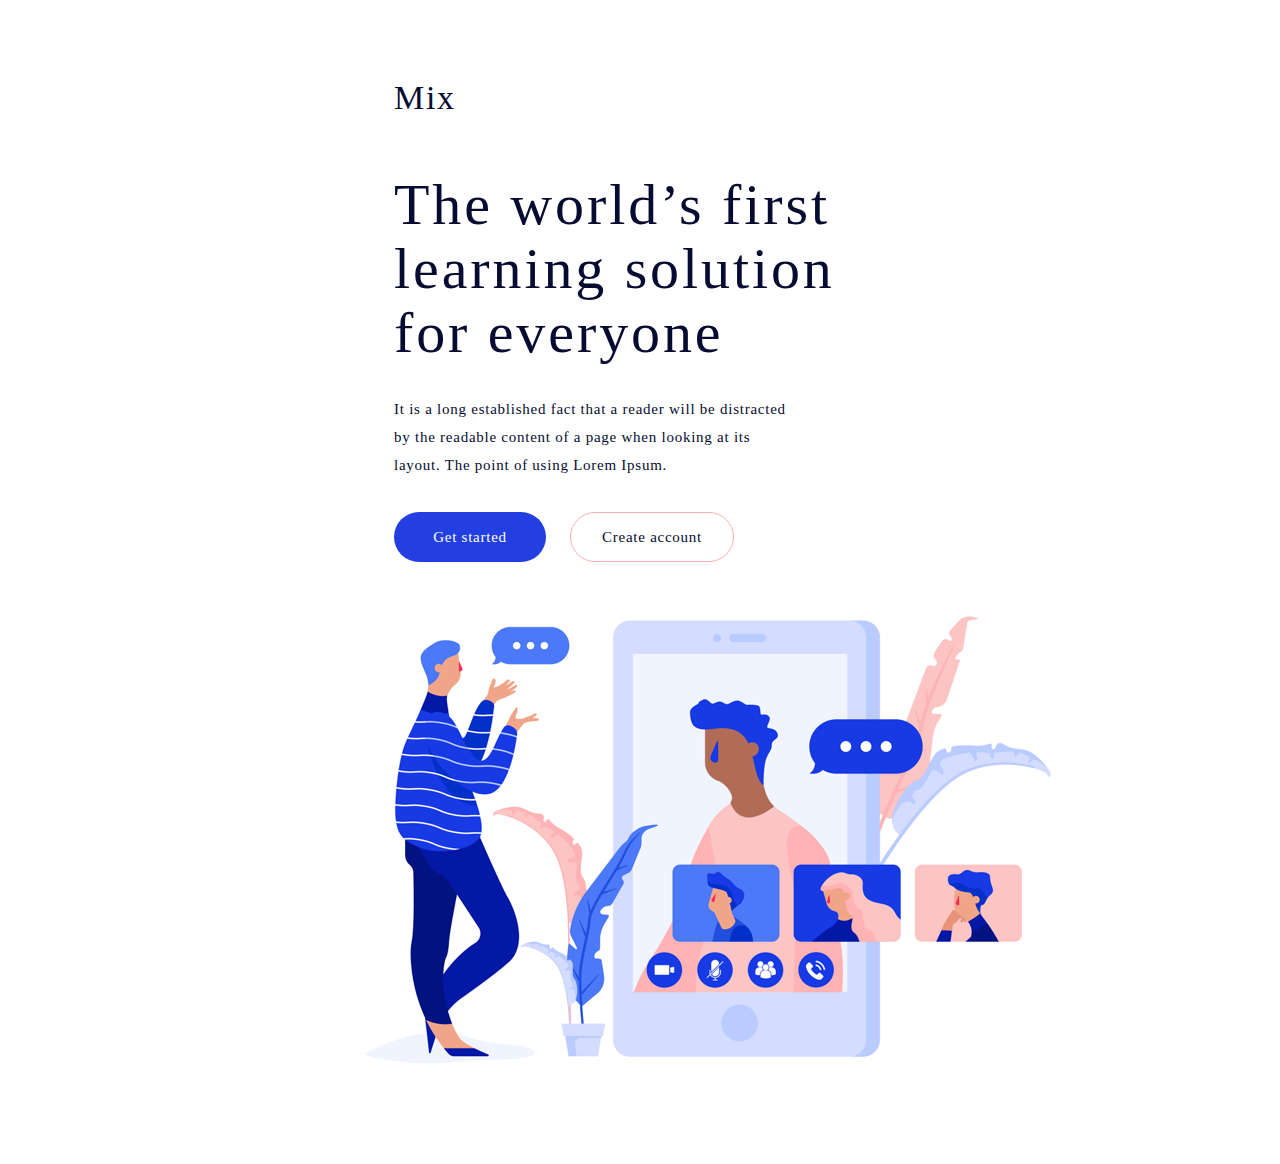
==== tasks/task 8/promo-page/index.html @ fdb47439 "first commit" ====
<!DOCTYPE html>
<html>
<head>
  <meta charset="utf-8" />
  <title>Promo page</title>
  <link rel="stylesheet" href="css/style.css" />
</head>
<body>
    <div class="main_content">
        <p class="logo">Mix</p>
        <p class="main_text">
            The world’s first learning solution for everyone
        </p>
        <p class="text">
            It is a long established fact that a reader will be distracted<br>
            by the readable content of a page when looking at its<br>
            layout. The point of using  Lorem Ipsum.
        </p>
        <button class="article_button start">
            Get started
        </button>
        <button class="article_button create">
            Create account
        </button>
        <img src="images/clipart.jpg" class="clipart">
    </div>
</body>
</html>
---- tasks/task 8/promo-page/css/style.css ----
.main_content {
    margin: 60px auto 29px;
    max-width: 492px;
}

.main_content .logo {
    width: 61px;
    height: 24px;
    object-fit: contain;
    font-family: CreteRound;
    font-size: 34px;
    font-weight: normal;
    font-stretch: normal;
    font-style: normal;
    line-height: 2.26;
    letter-spacing: 1.7px;
    text-align: left;
    color: #060c31;
}

.main_content .main_text {
    margin: 89px 0 0 0;
    width: 492px;
    height: 186px;
    font-family: CreteRound;
    font-size: 58px;
    font-weight: normal;
    font-stretch: normal;
    font-style: normal;
    line-height: 1.1;
    letter-spacing: 2.9px;
    text-align: left;
    color: #060c31;
}

.main_content .text {
    margin: 36px 0 47px 0;
    width: 416px;
    height: 70px;
    font-family: Lato;
    font-size: 15px;
    font-weight: normal;
    font-stretch: normal;
    font-style: normal;
    line-height: 1.87;
    letter-spacing: 0.75px;
    text-align: left;
    color: #060c31;
}

.main_content .article_button {
    font-family: 'Lato';
    font-size: 15px;
    display: inline-block;
    border-radius: 25px;
    line-height: 1.87;
    box-shadow: none;
    cursor: pointer;
    outline: none;
    font-weight: normal;
    font-stretch: normal;
    font-style: normal;
    letter-spacing: 0.75px;
}

.main_content .article_button.start {

    color: #fff;
    background-color: #233fe2;
    border: none;
    width: 152px;
    height: 50px;
}


.main_content .article_button.create {
    background-color: #fff;
    width: 164px;
    height: 50px;
    border: solid 1px #ffb0b1;
    color: #060c31;
    margin: 0 0 0 20px;
}

.main_content .clipart {
    width: 717px;
    height: 569px;
    margin: 0 0 0 -29px;
    object-fit: contain;
}
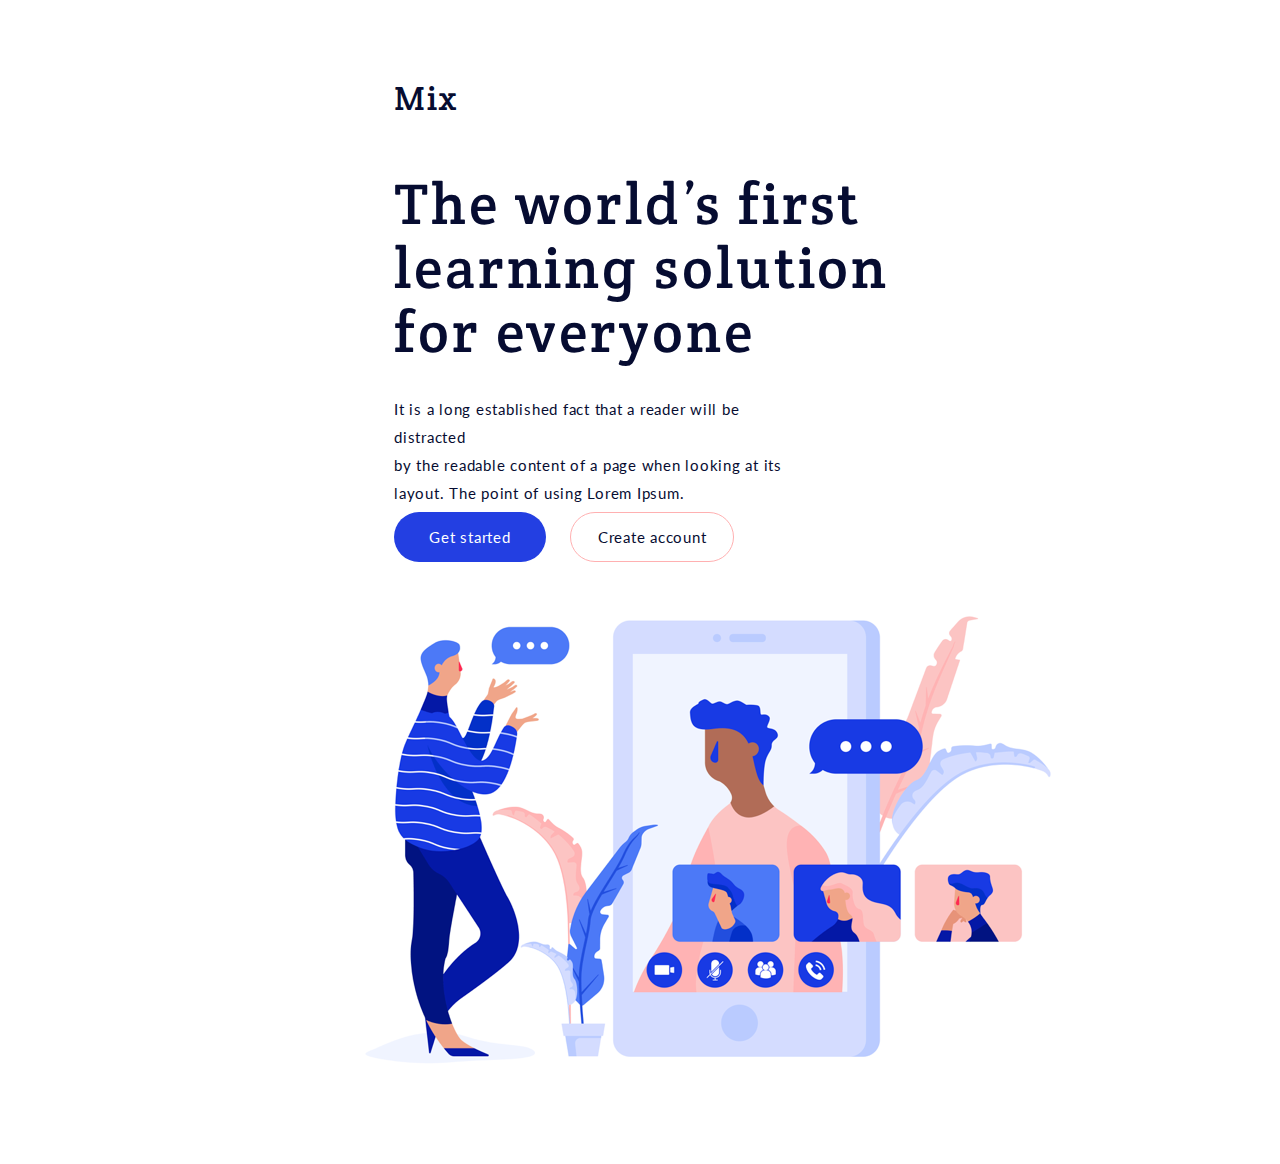
==== commit 97cd618b: "third commit" ====
--- a/tasks/task 8/promo-page/index.html
+++ b/tasks/task 8/promo-page/index.html
@@ -1,9 +1,10 @@
 <!DOCTYPE html>
 <html>
 <head>
-  <meta charset="utf-8" />
-  <title>Promo page</title>
-  <link rel="stylesheet" href="css/style.css" />
+    <meta charset="utf-8" />
+    <title>promo page</title>
+    <link rel="stylesheet" href="css/style.css" />
+    <link href="https://fonts.googleapis.com/css?family=Crete+Round|Lato&display=swap" rel="stylesheet"
 </head>
 <body>
     <div class="main_content">
--- a/tasks/task 8/promo-page/css/style.css
+++ b/tasks/task 8/promo-page/css/style.css
@@ -7,7 +7,7 @@
     width: 61px;
     height: 24px;
     object-fit: contain;
-    font-family: CreteRound;
+    font-family: 'Crete Round', serif;
     font-size: 34px;
     font-weight: normal;
     font-stretch: normal;
@@ -20,9 +20,9 @@
 
 .main_content .main_text {
     margin: 89px 0 0 0;
-    width: 492px;
+    width: 498px;
     height: 186px;
-    font-family: CreteRound;
+    font-family: 'Crete Round', sans-serif;
     font-size: 58px;
     font-weight: normal;
     font-stretch: normal;
@@ -35,9 +35,9 @@
 
 .main_content .text {
     margin: 36px 0 47px 0;
-    width: 416px;
+    width: 420px;
     height: 70px;
-    font-family: Lato;
+    font-family: 'Lato', sans-serif;
     font-size: 15px;
     font-weight: normal;
     font-stretch: normal;
@@ -49,7 +49,7 @@
 }
 
 .main_content .article_button {
-    font-family: 'Lato';
+    font-family: 'Lato', sans-serif;
     font-size: 15px;
     display: inline-block;
     border-radius: 25px;
